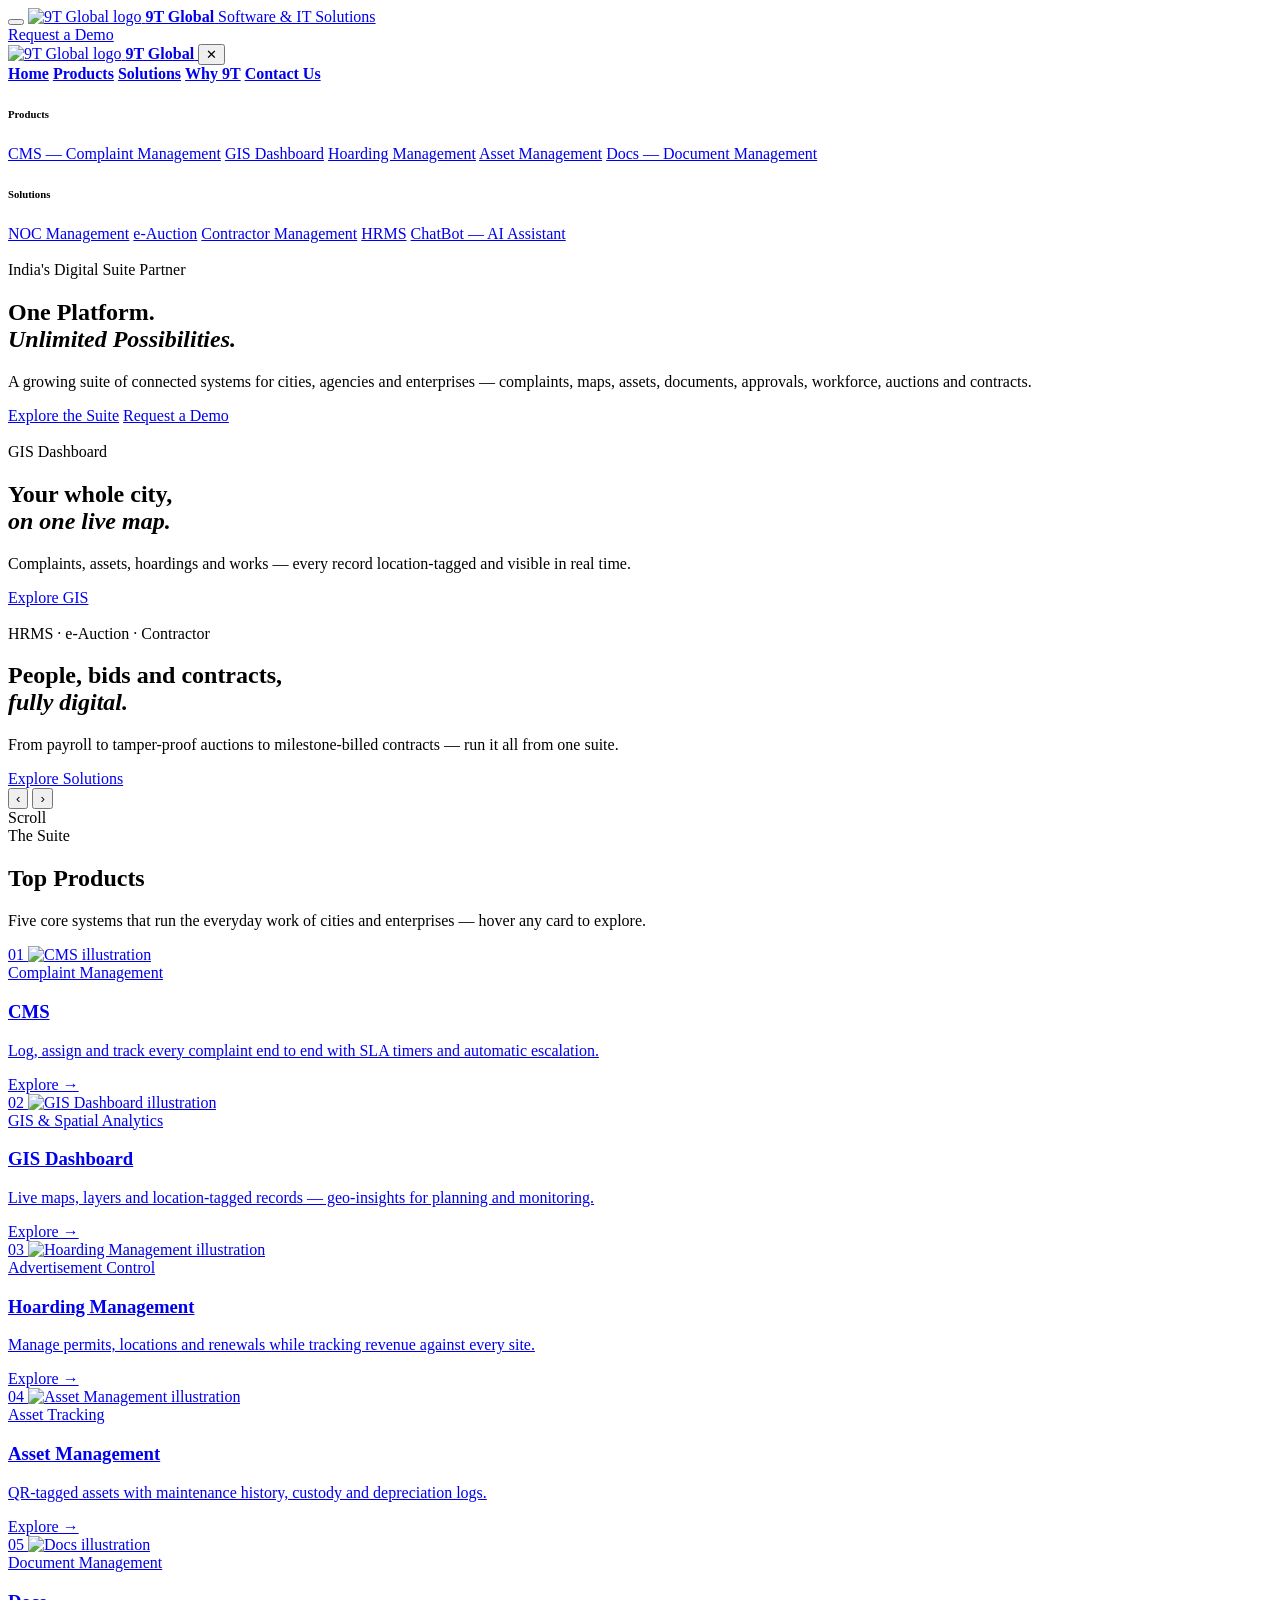
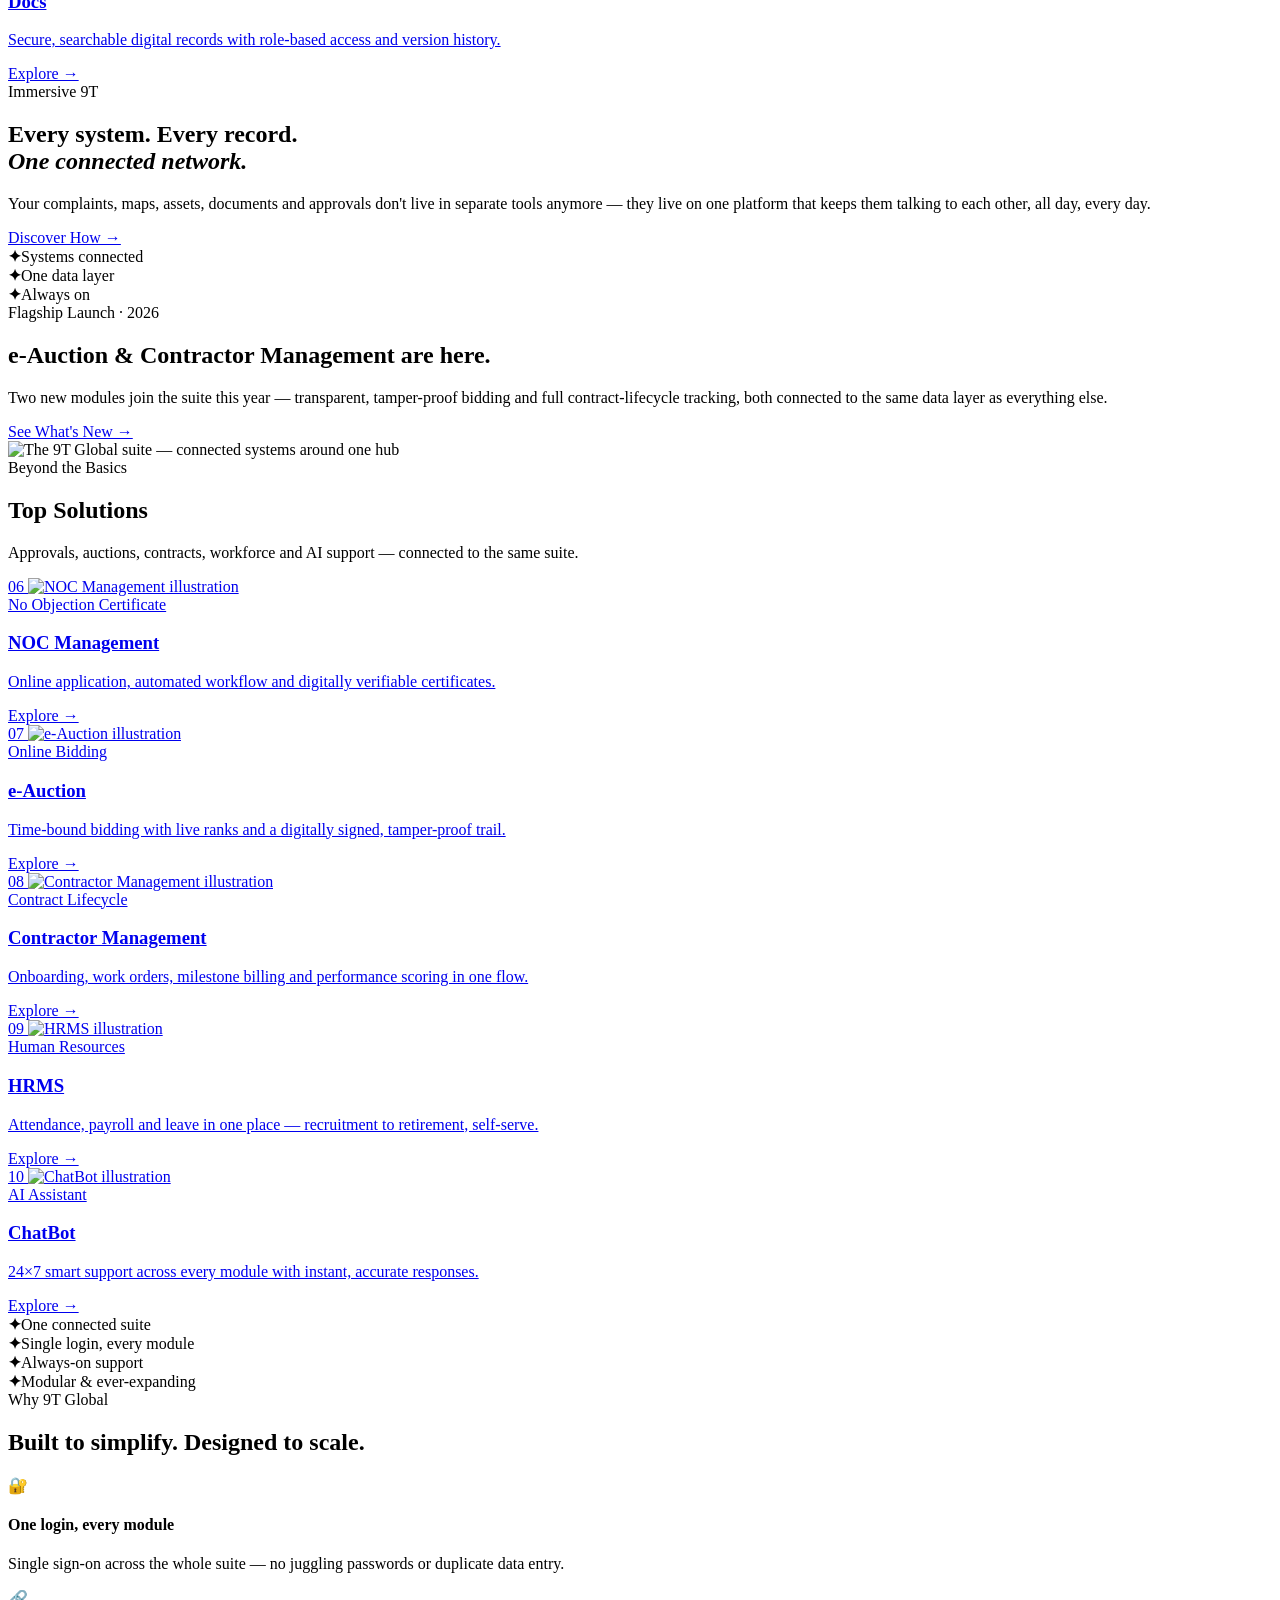
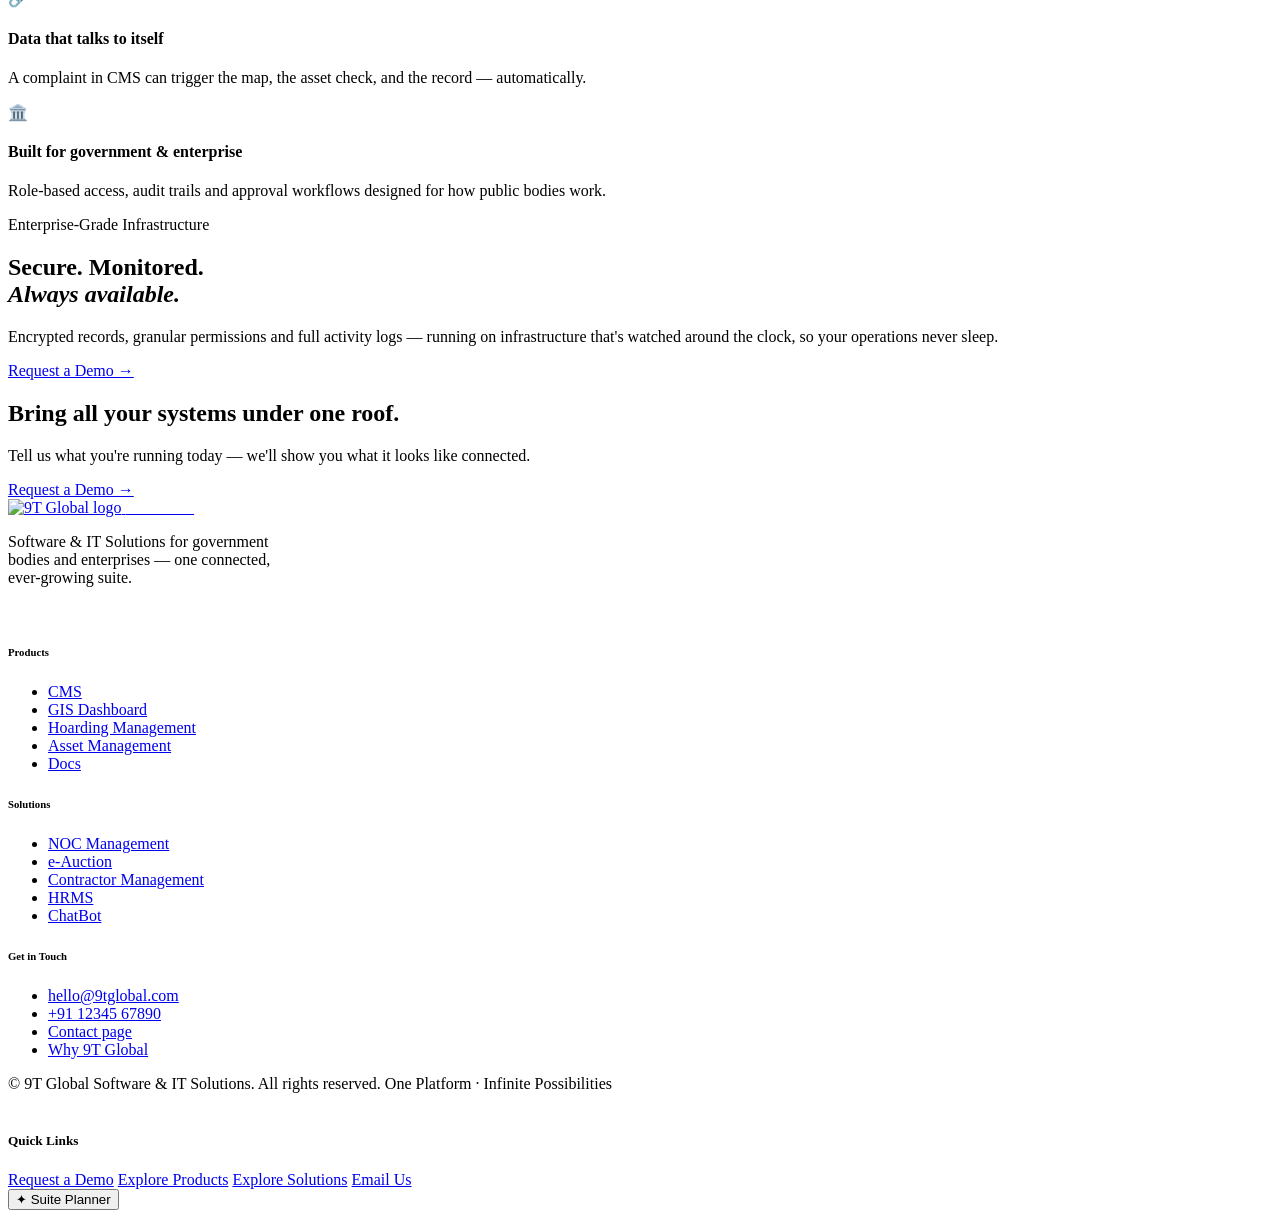
==== index.html @ 13809cb9 "Add files via upload" ====
<!DOCTYPE html>
<html lang="en">
<head>
<meta charset="UTF-8">
<meta name="viewport" content="width=device-width, initial-scale=1.0">
<title>9T Global — Software &amp; IT Solutions | One Platform. Unlimited Possibilities.</title>
<meta name="description" content="9T Global: ten enterprise systems — CMS, GIS, Hoarding, Asset, Docs, NOC, ChatBot, HRMS, e-Auction and Contractor Management — on one connected suite.">
<link rel="preconnect" href="https://fonts.googleapis.com">
<link rel="preconnect" href="https://fonts.gstatic.com" crossorigin>
<link href="https://fonts.googleapis.com/css2?family=Poppins:wght@400;500;600;700;800&family=Inter:wght@400;500;600;700&family=JetBrains+Mono:wght@400;500;600&display=swap" rel="stylesheet">
<link rel="icon" type="image/png" href="assets/logo.png">
<link rel="stylesheet" href="css/style.css">
</head>
<body>

<!-- ============ TRANSPARENT HEADER ============ -->
<header class="site-header" id="siteHeader">
  <div class="wrap header-row">
    <div class="header-left">
      <button class="hamburger" id="hamburger" aria-label="Open menu">
        <span></span><span></span><span></span>
      </button>
      <a href="index.html" class="logo">
        <img src="assets/logo.png" alt="9T Global logo" class="logo-img">
        <span class="logo-text">
          <b>9T Global</b>
          <span>Software &amp; IT Solutions</span>
        </span>
      </a>
    </div>
    <div class="header-right">
      <a href="contact.html" class="btn btn-orange">Request a Demo</a>
    </div>
  </div>
</header>

<!-- ============ DRAWER MENU ============ -->
<div class="drawer-overlay" id="drawerOverlay"></div>
<aside class="drawer" id="drawer" aria-label="Main menu">
  <div class="drawer-head">
    <a href="index.html" class="logo">
      <img src="assets/logo.png" alt="9T Global logo" class="logo-img" style="width:36px;height:36px;">
      <span class="logo-text"><b>9T Global</b></span>
    </a>
    <button class="drawer-close" id="drawerClose" aria-label="Close menu">✕</button>
  </div>

  <div class="drawer-tiles">
    <a href="index.html" class="dtile"><img src="assets/tile-home.svg" alt=""><b>Home</b></a>
    <a href="products.html" class="dtile"><img src="assets/tile-products.svg" alt=""><b>Products</b></a>
    <a href="solutions.html" class="dtile"><img src="assets/tile-solutions.svg" alt=""><b>Solutions</b></a>
    <a href="about.html" class="dtile"><img src="assets/tile-why.svg" alt=""><b>Why 9T</b></a>
    <a href="contact.html" class="dtile" style="grid-column:1 / -1;"><img src="assets/tile-contact.svg" alt=""><b>Contact Us</b></a>
  </div>

  <div class="drawer-links">
    <h6>Products</h6>
    <a href="cms.html">CMS — Complaint Management</a>
    <a href="gis.html">GIS Dashboard</a>
    <a href="hoarding.html">Hoarding Management</a>
    <a href="asset.html">Asset Management</a>
    <a href="docs.html">Docs — Document Management</a>
    <h6>Solutions</h6>
    <a href="noc.html">NOC Management</a>
    <a href="auction.html">e-Auction</a>
    <a href="contractor.html">Contractor Management</a>
    <a href="hrms.html">HRMS</a>
    <a href="chatbot.html">ChatBot — AI Assistant</a>
  </div>
</aside>

<!-- ============ FULL-SCREEN HERO ============ -->
<section class="hero-slider" aria-label="Highlights">
  <div class="slide active">
    <img class="slide-bg" src="assets/slide1.svg" alt="">
    <div class="slide-caption">
      <span class="tag">India's Digital Suite Partner</span>
      <h1>One Platform.<br><em>Unlimited Possibilities.</em></h1>
      <p>A growing suite of connected systems for cities, agencies and enterprises — complaints, maps, assets, documents, approvals, workforce, auctions and contracts.</p>
      <div class="slide-actions">
        <a href="products.html" class="btn btn-orange">Explore the Suite</a>
        <a href="contact.html" class="btn btn-white-outline">Request a Demo</a>
      </div>
    </div>
  </div>
  <div class="slide">
    <img class="slide-bg" src="assets/slide2.svg" alt="">
    <div class="slide-caption">
      <span class="tag">GIS Dashboard</span>
      <h2>Your whole city,<br><em>on one live map.</em></h2>
      <p>Complaints, assets, hoardings and works — every record location-tagged and visible in real time.</p>
      <div class="slide-actions">
        <a href="gis.html" class="btn btn-orange">Explore GIS</a>
      </div>
    </div>
  </div>
  <div class="slide">
    <img class="slide-bg" src="assets/slide3.svg" alt="">
    <div class="slide-caption">
      <span class="tag">HRMS · e-Auction · Contractor</span>
      <h2>People, bids and contracts,<br><em>fully digital.</em></h2>
      <p>From payroll to tamper-proof auctions to milestone-billed contracts — run it all from one suite.</p>
      <div class="slide-actions">
        <a href="solutions.html" class="btn btn-orange">Explore Solutions</a>
      </div>
    </div>
  </div>
  <button class="slider-arrow prev" aria-label="Previous slide">‹</button>
  <button class="slider-arrow next" aria-label="Next slide">›</button>
  <div class="slider-dots"></div>
  <div class="scroll-hint">Scroll</div>
</section>


<!-- ============ TOP PRODUCTS (destination-style) ============ -->
<section class="section">
  <div class="wrap">
    <div class="section-title">
      <span class="eyebrow">The Suite</span>
      <h2>Top Products</h2>
      <p>Five core systems that run the everyday work of cities and enterprises — hover any card to explore.</p>
    </div>
    <div class="dest-grid">
      
      <a class="dest-card" id="cms" href="cms.html">
        <span class="dest-badge">01</span>
        <img src="assets/cms.svg" alt="CMS illustration">
        <div class="dest-info">
          <span class="cat">Complaint Management</span>
          <h3>CMS</h3>
          <p>Log, assign and track every complaint end to end with SLA timers and automatic escalation.</p>
          <span class="explore">Explore →</span>
        </div>
      </a>
      <a class="dest-card" id="gis" href="gis.html">
        <span class="dest-badge">02</span>
        <img src="assets/gis.svg" alt="GIS Dashboard illustration">
        <div class="dest-info">
          <span class="cat">GIS &amp; Spatial Analytics</span>
          <h3>GIS Dashboard</h3>
          <p>Live maps, layers and location-tagged records — geo-insights for planning and monitoring.</p>
          <span class="explore">Explore →</span>
        </div>
      </a>
      <a class="dest-card" id="hoarding" href="hoarding.html">
        <span class="dest-badge">03</span>
        <img src="assets/hoarding.svg" alt="Hoarding Management illustration">
        <div class="dest-info">
          <span class="cat">Advertisement Control</span>
          <h3>Hoarding Management</h3>
          <p>Manage permits, locations and renewals while tracking revenue against every site.</p>
          <span class="explore">Explore →</span>
        </div>
      </a>
      <a class="dest-card" id="asset" href="asset.html">
        <span class="dest-badge">04</span>
        <img src="assets/asset.svg" alt="Asset Management illustration">
        <div class="dest-info">
          <span class="cat">Asset Tracking</span>
          <h3>Asset Management</h3>
          <p>QR-tagged assets with maintenance history, custody and depreciation logs.</p>
          <span class="explore">Explore →</span>
        </div>
      </a>
      <a class="dest-card" id="docs" href="docs.html">
        <span class="dest-badge">05</span>
        <img src="assets/docs.svg" alt="Docs illustration">
        <div class="dest-info">
          <span class="cat">Document Management</span>
          <h3>Docs</h3>
          <p>Secure, searchable digital records with role-based access and version history.</p>
          <span class="explore">Explore →</span>
        </div>
      </a>
    </div>
  </div>
</section>

<!-- ============ IMMERSIVE BAND 1: NETWORK ============ -->
<section class="immersive" style="background-image:url('assets/bg-network.svg');">
  <div class="immersive-inner">
    <span class="eyebrow">Immersive 9T</span>
    <h2>Every system. Every record.<br><em>One connected network.</em></h2>
    <p>Your complaints, maps, assets, documents and approvals don't live in separate tools anymore — they live on one platform that keeps them talking to each other, all day, every day.</p>
    <a href="about.html" class="btn btn-orange">Discover How →</a>
    <div class="immersive-stats">
      <div><b>✦</b><span>Systems connected</span></div>
      <div><b>✦</b><span>One data layer</span></div>
      <div><b>✦</b><span>Always on</span></div>
    </div>
  </div>
</section>

<!-- ============ PROMO BAND (event-banner style) ============ -->
<section class="promo-band">
  <div class="wrap promo-inner">
    <div>
      <span class="eyebrow">Flagship Launch · 2026</span>
      <h2>e-Auction &amp; Contractor Management are here.</h2>
      <p>Two new modules join the suite this year — transparent, tamper-proof bidding and full contract-lifecycle tracking, both connected to the same data layer as everything else.</p>
      <a href="solutions.html" class="btn btn-orange">See What's New →</a>
    </div>
    <div class="promo-visual">
      <img src="assets/hero-banner.svg" alt="The 9T Global suite — connected systems around one hub">
    </div>
  </div>
</section>

<!-- ============ TOP SOLUTIONS ============ -->
<section class="section tint">
  <div class="wrap">
    <div class="section-title">
      <span class="eyebrow">Beyond the Basics</span>
      <h2>Top Solutions</h2>
      <p>Approvals, auctions, contracts, workforce and AI support — connected to the same suite.</p>
    </div>
    <div class="dest-grid">
      
      <a class="dest-card" id="noc" href="noc.html">
        <span class="dest-badge">06</span>
        <img src="assets/noc.svg" alt="NOC Management illustration">
        <div class="dest-info">
          <span class="cat">No Objection Certificate</span>
          <h3>NOC Management</h3>
          <p>Online application, automated workflow and digitally verifiable certificates.</p>
          <span class="explore">Explore →</span>
        </div>
      </a>
      <a class="dest-card" id="auction" href="auction.html">
        <span class="dest-badge">07</span>
        <img src="assets/auction.svg" alt="e-Auction illustration">
        <div class="dest-info">
          <span class="cat">Online Bidding</span>
          <h3>e-Auction</h3>
          <p>Time-bound bidding with live ranks and a digitally signed, tamper-proof trail.</p>
          <span class="explore">Explore →</span>
        </div>
      </a>
      <a class="dest-card" id="contractor" href="contractor.html">
        <span class="dest-badge">08</span>
        <img src="assets/contractor.svg" alt="Contractor Management illustration">
        <div class="dest-info">
          <span class="cat">Contract Lifecycle</span>
          <h3>Contractor Management</h3>
          <p>Onboarding, work orders, milestone billing and performance scoring in one flow.</p>
          <span class="explore">Explore →</span>
        </div>
      </a>
      <a class="dest-card" id="hrms" href="hrms.html">
        <span class="dest-badge">09</span>
        <img src="assets/hrms.svg" alt="HRMS illustration">
        <div class="dest-info">
          <span class="cat">Human Resources</span>
          <h3>HRMS</h3>
          <p>Attendance, payroll and leave in one place — recruitment to retirement, self-serve.</p>
          <span class="explore">Explore →</span>
        </div>
      </a>
      <a class="dest-card" id="chatbot" href="chatbot.html">
        <span class="dest-badge">10</span>
        <img src="assets/chatbot.svg" alt="ChatBot illustration">
        <div class="dest-info">
          <span class="cat">AI Assistant</span>
          <h3>ChatBot</h3>
          <p>24×7 smart support across every module with instant, accurate responses.</p>
          <span class="explore">Explore →</span>
        </div>
      </a>
    </div>
  </div>
</section>

<!-- ============ STATS ============ -->
<div class="stats-strip">
  <div class="wrap">
    <div><b>✦</b><span>One connected suite</span></div>
    <div><b>✦</b><span>Single login, every module</span></div>
    <div><b>✦</b><span>Always-on support</span></div>
    <div><b>✦</b><span>Modular &amp; ever-expanding</span></div>
  </div>
</div>

<!-- ============ WHY ============ -->
<section class="section">
  <div class="wrap">
    <div class="section-title">
      <span class="eyebrow">Why 9T Global</span>
      <h2>Built to simplify. Designed to scale.</h2>
    </div>
    <div class="why-grid">
      <div class="why-card"><div class="ico">🔐</div><h4>One login, every module</h4><p>Single sign-on across the whole suite — no juggling passwords or duplicate data entry.</p></div>
      <div class="why-card"><div class="ico">🔗</div><h4>Data that talks to itself</h4><p>A complaint in CMS can trigger the map, the asset check, and the record — automatically.</p></div>
      <div class="why-card"><div class="ico">🏛️</div><h4>Built for government &amp; enterprise</h4><p>Role-based access, audit trails and approval workflows designed for how public bodies work.</p></div>
    </div>
  </div>
</section>

<!-- ============ IMMERSIVE BAND 2: SERVER ROOM ============ -->
<section class="immersive" style="background-image:url('assets/bg-server.svg');">
  <div class="immersive-inner">
    <span class="eyebrow">Enterprise-Grade Infrastructure</span>
    <h2>Secure. Monitored.<br><em>Always available.</em></h2>
    <p>Encrypted records, granular permissions and full activity logs — running on infrastructure that's watched around the clock, so your operations never sleep.</p>
    <a href="contact.html" class="btn btn-orange">Request a Demo →</a>
  </div>
</section>

<!-- ============ CTA ============ -->
<section class="section tint">
  <div class="wrap">
    <div class="cta-banner">
      <div>
        <h2>Bring all your systems under one roof.</h2>
        <p>Tell us what you're running today — we'll show you what it looks like connected.</p>
      </div>
      <a href="contact.html" class="btn btn-orange">Request a Demo →</a>
    </div>
  </div>
</section>

<!-- ============ FOOTER ============ -->
<footer>
  <div class="wrap">
    <div class="footer-top">
      <div>
        <a href="index.html" class="logo" style="margin-bottom:16px;">
          <img src="assets/logo.png" alt="9T Global logo" class="logo-img" style="width:38px;height:38px;">
          <span class="logo-text"><b style="color:#fff;">9T Global</b></span>
        </a>
        <p style="max-width:280px;">Software &amp; IT Solutions for government bodies and enterprises — one connected, ever-growing suite.</p>
        <div class="social-row">
          <a href="#" aria-label="Facebook"><img src="assets/ic-facebook.svg" alt=""></a>
          <a href="#" aria-label="X (Twitter)"><img src="assets/ic-x.svg" alt=""></a>
          <a href="#" aria-label="LinkedIn"><img src="assets/ic-linkedin.svg" alt=""></a>
          <a href="#" aria-label="YouTube"><img src="assets/ic-youtube.svg" alt=""></a>
        </div>
      </div>
      <div>
        <h6>Products</h6>
        <ul>
          <li><a href="cms.html">CMS</a></li>
          <li><a href="gis.html">GIS Dashboard</a></li>
          <li><a href="hoarding.html">Hoarding Management</a></li>
          <li><a href="asset.html">Asset Management</a></li>
          <li><a href="docs.html">Docs</a></li>
        </ul>
      </div>
      <div>
        <h6>Solutions</h6>
        <ul>
          <li><a href="noc.html">NOC Management</a></li>
          <li><a href="auction.html">e-Auction</a></li>
          <li><a href="contractor.html">Contractor Management</a></li>
          <li><a href="hrms.html">HRMS</a></li>
          <li><a href="chatbot.html">ChatBot</a></li>
        </ul>
      </div>
      <div>
        <h6>Get in Touch</h6>
        <ul>
          <li><a href="mailto:hello@9tglobal.com">hello@9tglobal.com</a></li>
          <li><a href="tel:+911234567890">+91 12345 67890</a></li>
          <li><a href="contact.html">Contact page</a></li>
          <li><a href="about.html">Why 9T Global</a></li>
        </ul>
      </div>
    </div>
    <div class="footer-bottom">
      <span>© <span class="js-year"></span> 9T Global Software &amp; IT Solutions. All rights reserved.</span>
      <span>One Platform · Infinite Possibilities</span>
    </div>
  </div>
</footer>

<!-- ============ FLOATING ============ -->
<div class="float-social" aria-label="Social links">
  <a href="#" aria-label="Facebook"><img src="assets/ic-facebook.svg" alt=""></a>
  <a href="#" aria-label="X (Twitter)"><img src="assets/ic-x.svg" alt=""></a>
  <a href="#" aria-label="LinkedIn"><img src="assets/ic-linkedin.svg" alt=""></a>
  <a href="#" aria-label="YouTube"><img src="assets/ic-youtube.svg" alt=""></a>
</div>

<div class="floating-panel" id="floatPanel">
  <h5>Quick Links</h5>
  <a href="contact.html">Request a Demo</a>
  <a href="products.html">Explore Products</a>
  <a href="solutions.html">Explore Solutions</a>
  <a href="mailto:hello@9tglobal.com">Email Us</a>
</div>
<div class="floating-cta">
  <button class="fab" id="fabBtn">✦ Suite Planner</button>
</div>

<script src="js/main.js"></script>
</body>
</html>
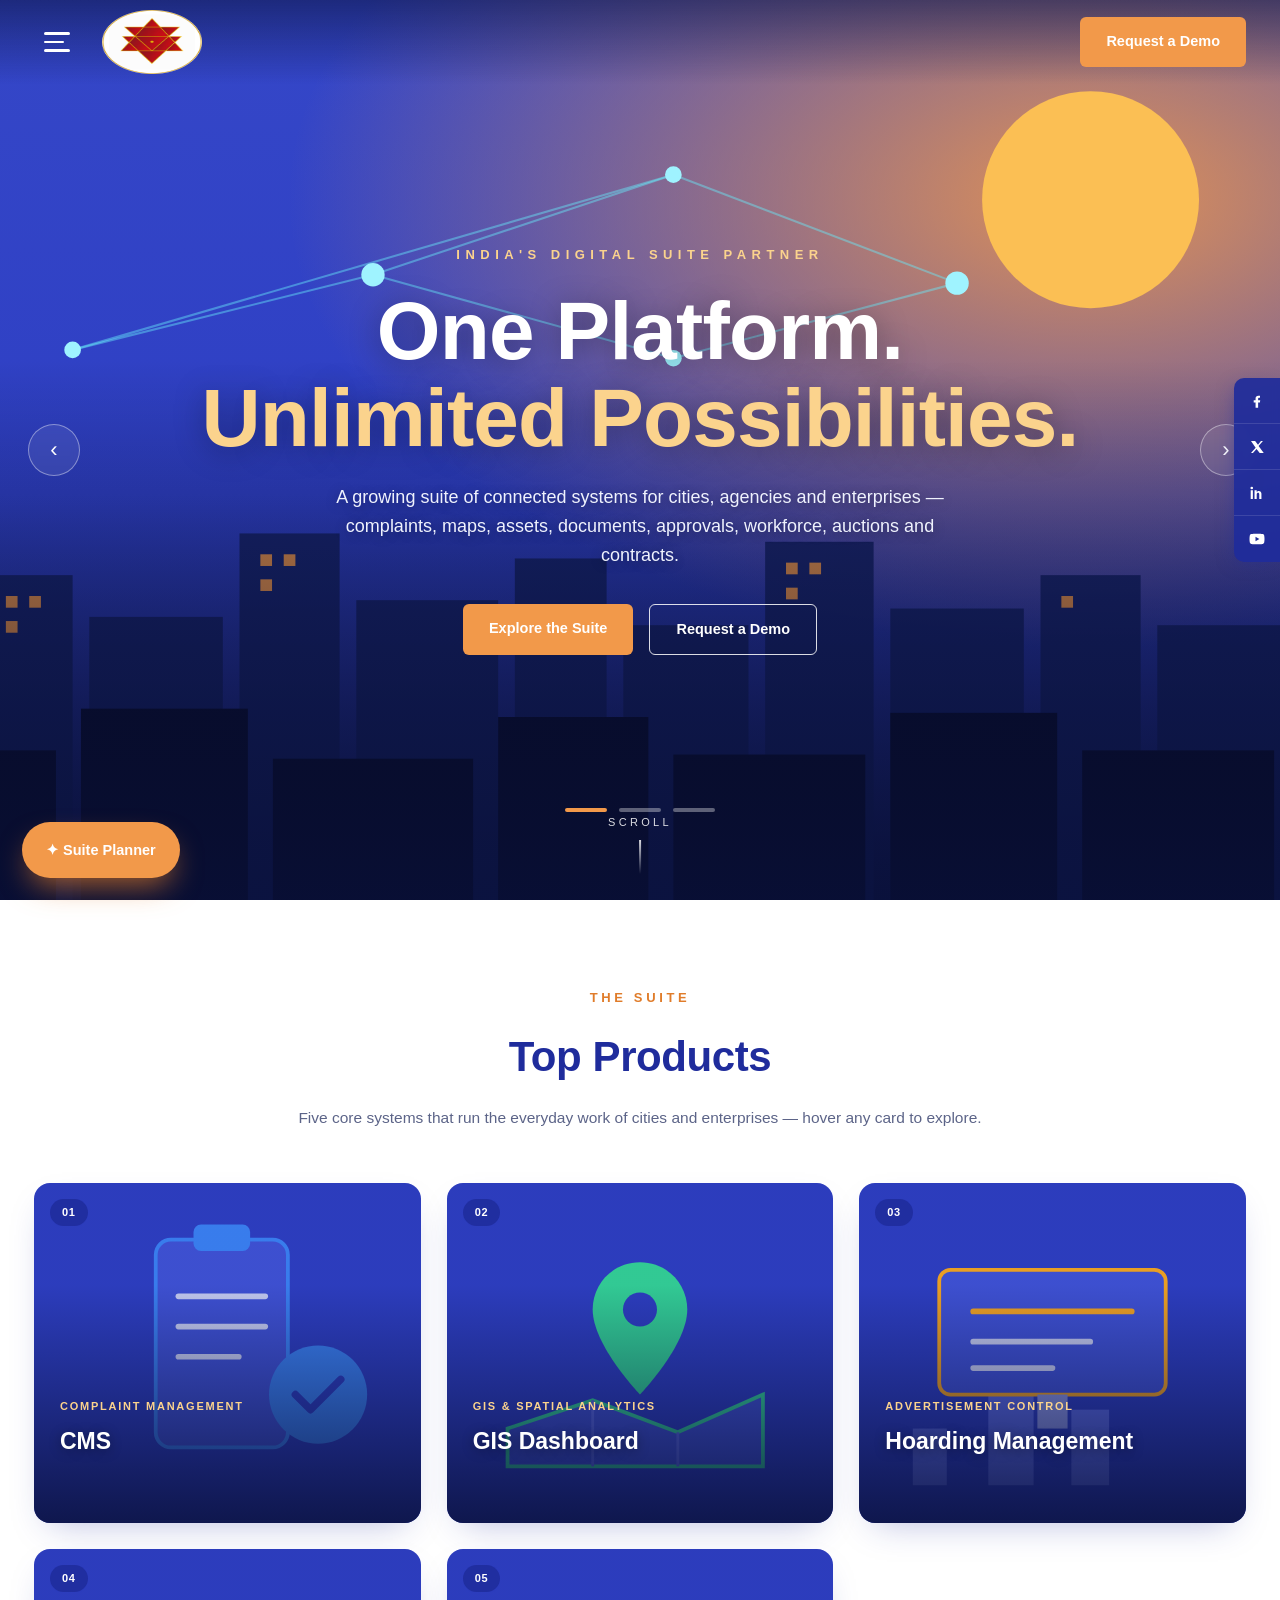
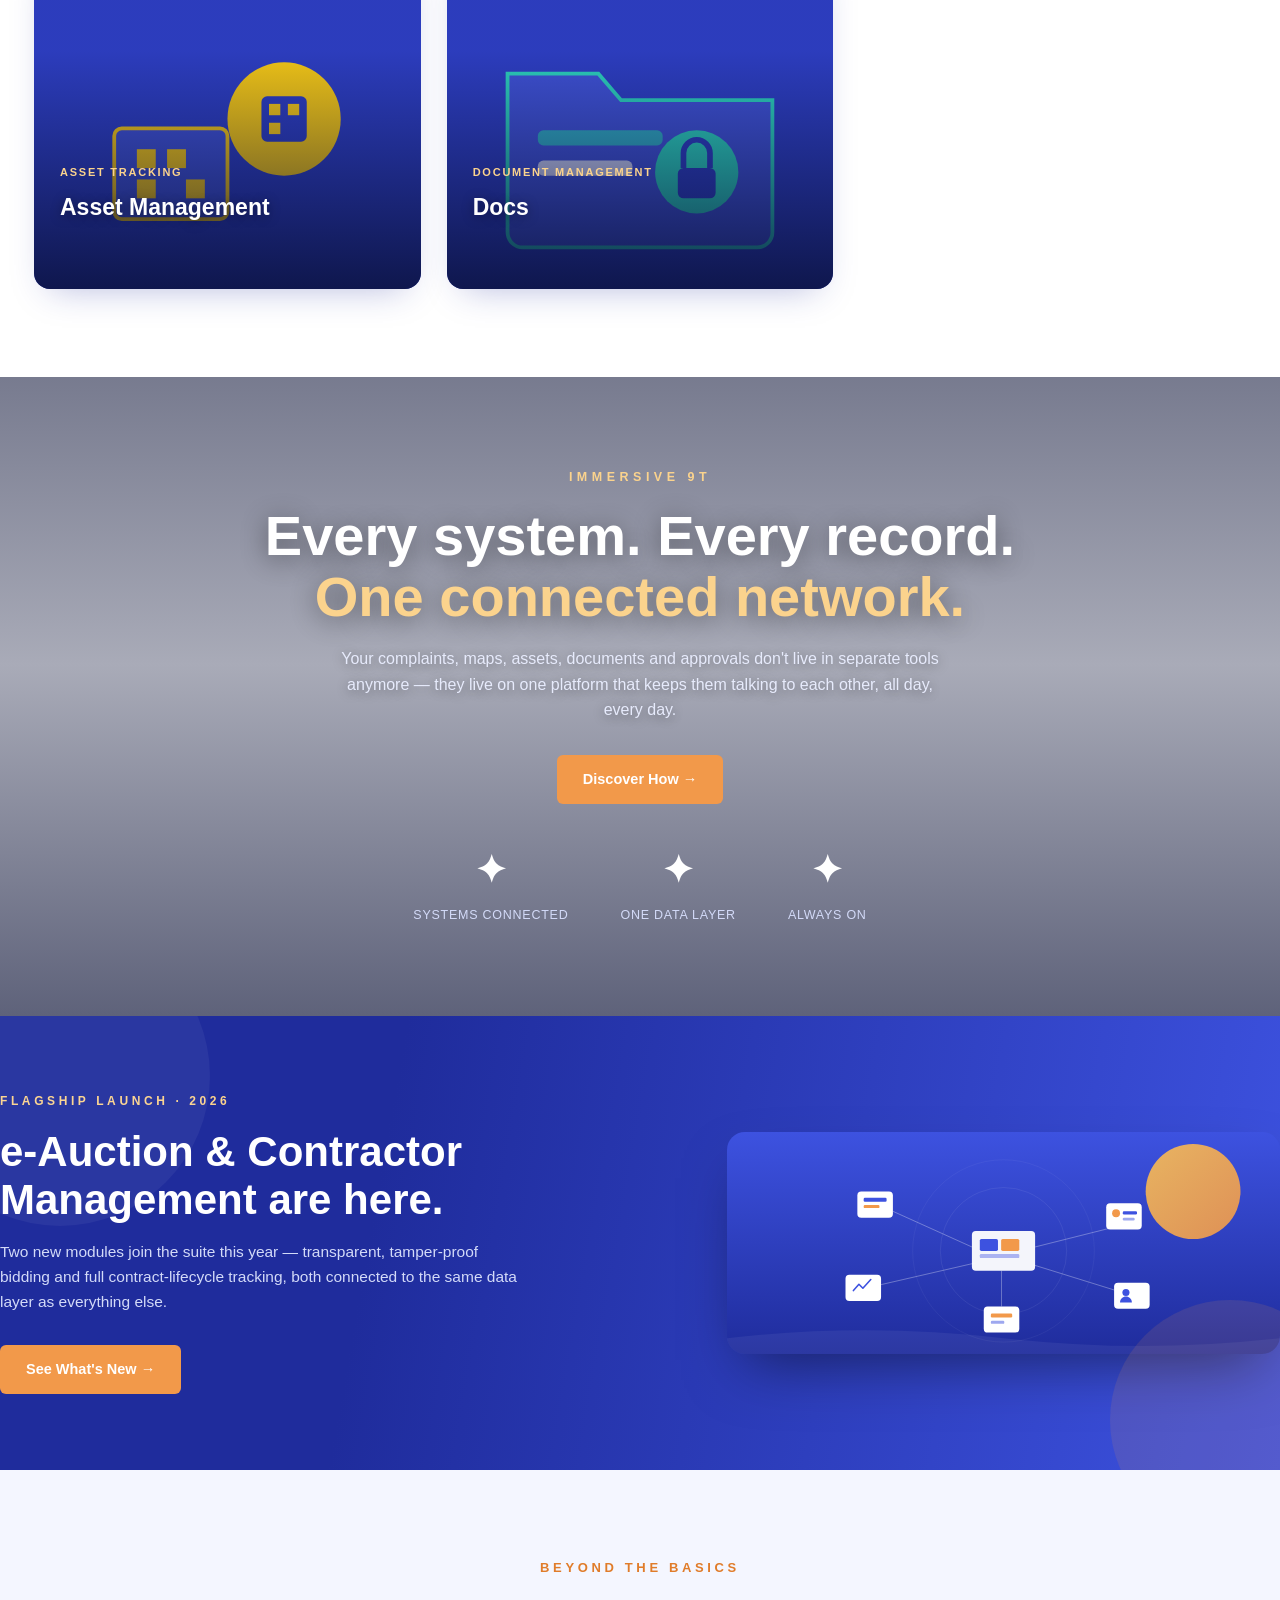
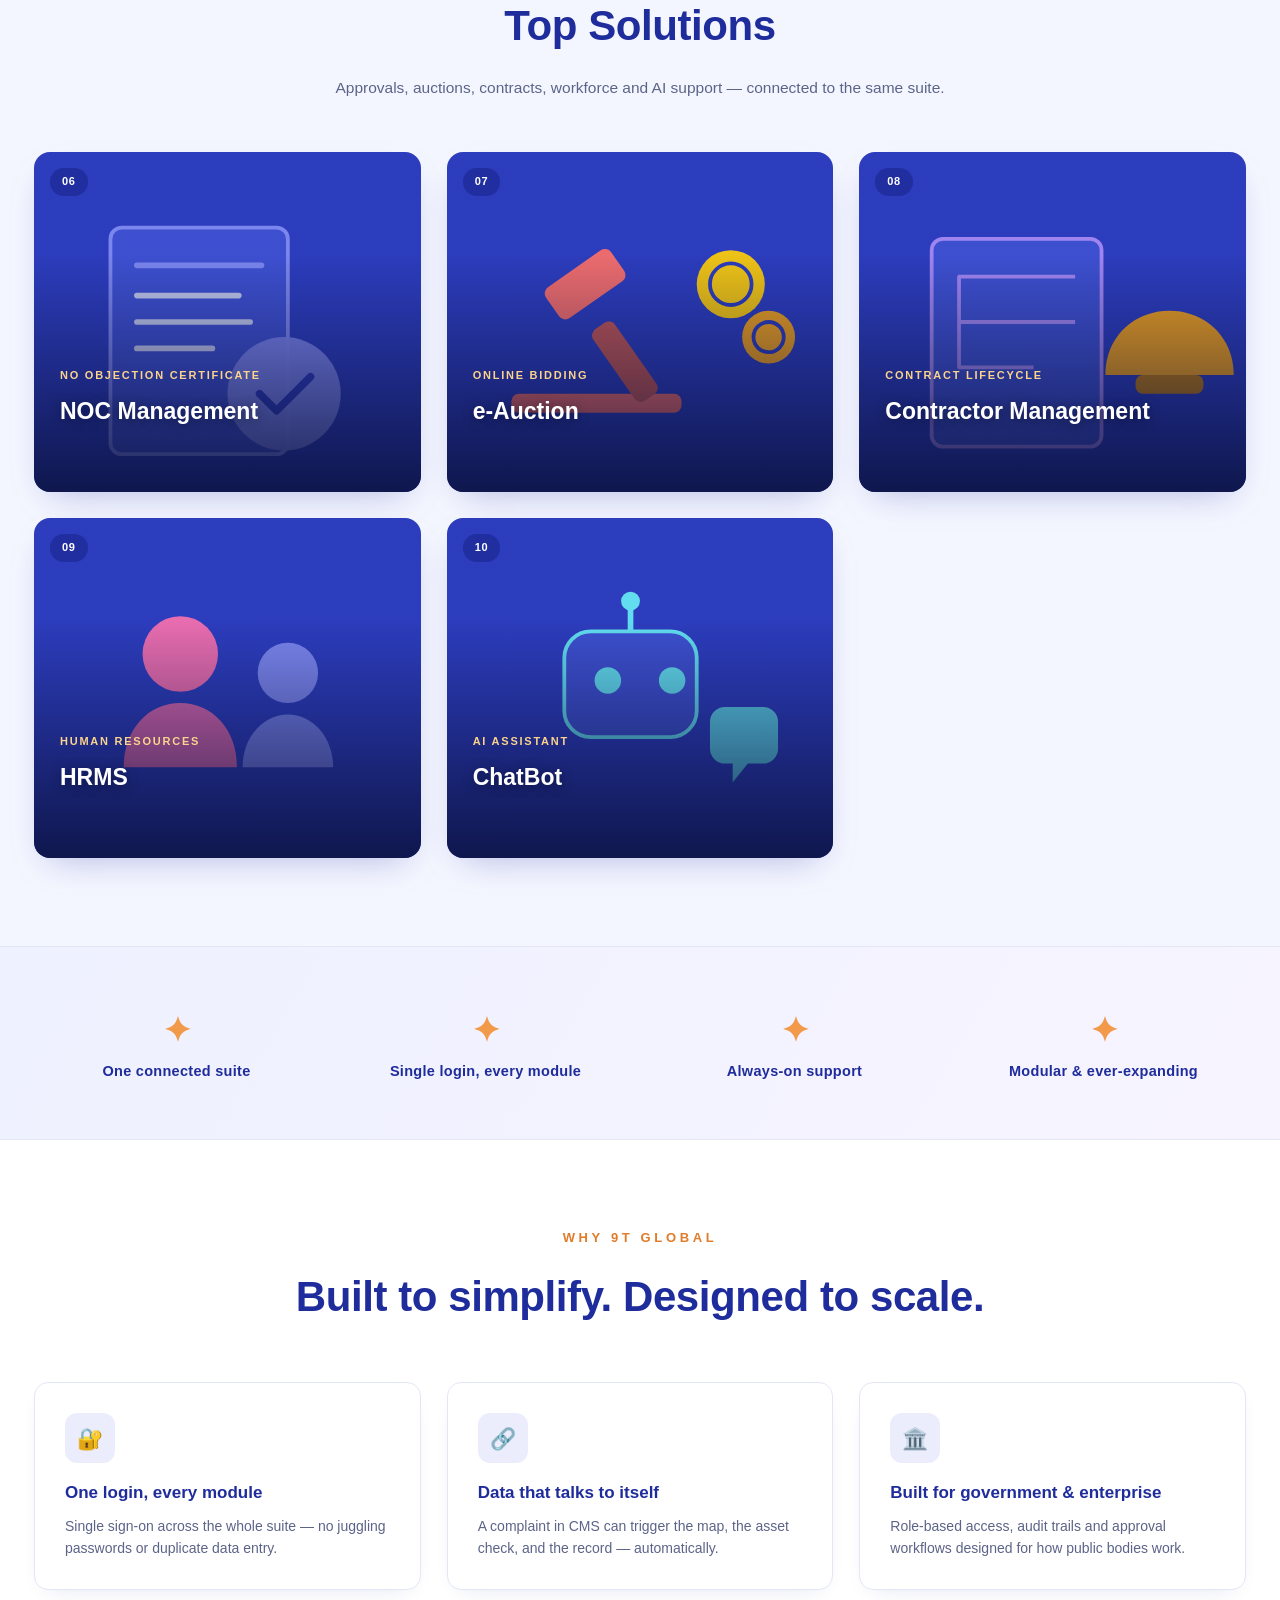
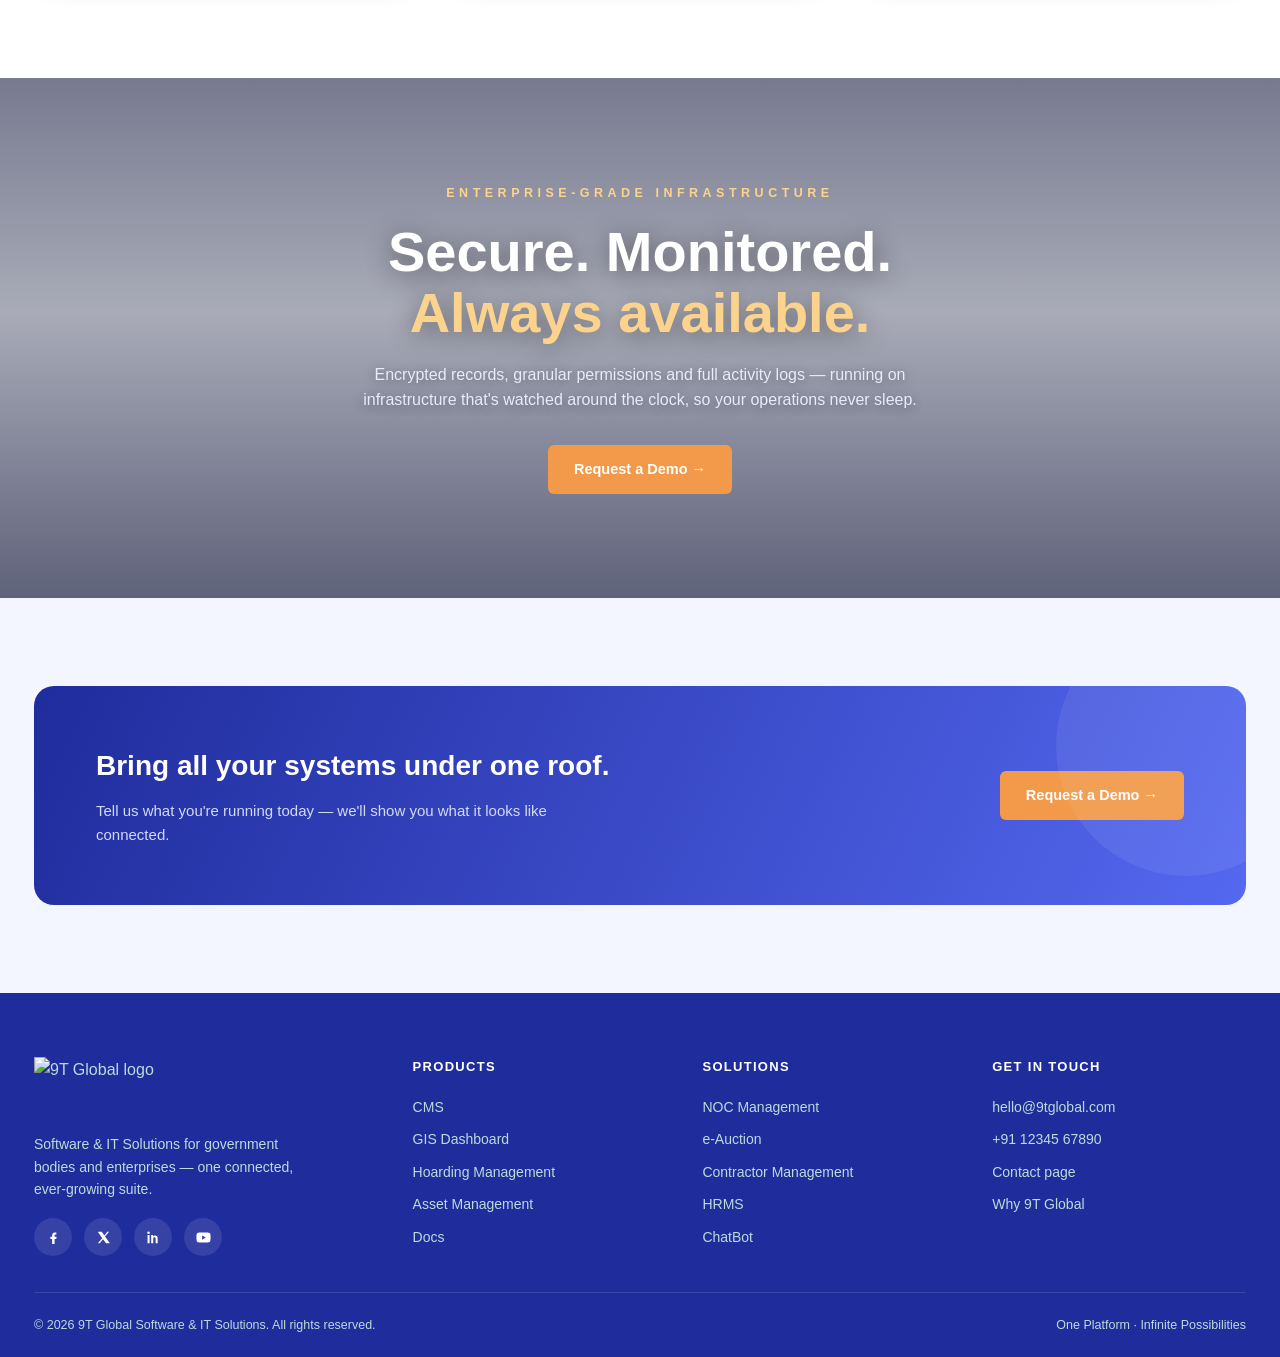
==== commit f49a684a: "Add files via upload" ====
--- a/index.html
+++ b/index.html
@@ -21,11 +21,7 @@
         <span></span><span></span><span></span>
       </button>
       <a href="index.html" class="logo">
-        <img src="assets/logo.png" alt="9T Global logo" class="logo-img">
-        <span class="logo-text">
-          <b>9T Global</b>
-          <span>Software &amp; IT Solutions</span>
-        </span>
+        <img src="assets/logo.png" alt="9T Global — Connecting Possibilities" style="height:64px;width:100px;display:block;">
       </a>
     </div>
     <div class="header-right">
@@ -39,8 +35,7 @@
 <aside class="drawer" id="drawer" aria-label="Main menu">
   <div class="drawer-head">
     <a href="index.html" class="logo">
-      <img src="assets/logo.png" alt="9T Global logo" class="logo-img" style="width:36px;height:36px;">
-      <span class="logo-text"><b>9T Global</b></span>
+      <img src="assets/logo.png" alt="9T Global logo" style="height:50px;width:100px;;display:block;">
     </a>
     <button class="drawer-close" id="drawerClose" aria-label="Close menu">✕</button>
   </div>
@@ -124,7 +119,7 @@
       
       <a class="dest-card" id="cms" href="cms.html">
         <span class="dest-badge">01</span>
-        <img src="assets/cms.svg" alt="CMS illustration">
+        <img src="[data-uri]" alt="CMS illustration">
         <div class="dest-info">
           <span class="cat">Complaint Management</span>
           <h3>CMS</h3>
@@ -134,7 +129,7 @@
       </a>
       <a class="dest-card" id="gis" href="gis.html">
         <span class="dest-badge">02</span>
-        <img src="assets/gis.svg" alt="GIS Dashboard illustration">
+        <img src="[data-uri]" alt="GIS Dashboard illustration">
         <div class="dest-info">
           <span class="cat">GIS &amp; Spatial Analytics</span>
           <h3>GIS Dashboard</h3>
@@ -144,7 +139,7 @@
       </a>
       <a class="dest-card" id="hoarding" href="hoarding.html">
         <span class="dest-badge">03</span>
-        <img src="assets/hoarding.svg" alt="Hoarding Management illustration">
+        <img src="[data-uri]" alt="Hoarding Management illustration">
         <div class="dest-info">
           <span class="cat">Advertisement Control</span>
           <h3>Hoarding Management</h3>
@@ -154,7 +149,7 @@
       </a>
       <a class="dest-card" id="asset" href="asset.html">
         <span class="dest-badge">04</span>
-        <img src="assets/asset.svg" alt="Asset Management illustration">
+        <img src="[data-uri]" alt="Asset Management illustration">
         <div class="dest-info">
           <span class="cat">Asset Tracking</span>
           <h3>Asset Management</h3>
@@ -164,7 +159,7 @@
       </a>
       <a class="dest-card" id="docs" href="docs.html">
         <span class="dest-badge">05</span>
-        <img src="assets/docs.svg" alt="Docs illustration">
+        <img src="[data-uri]" alt="Docs illustration">
         <div class="dest-info">
           <span class="cat">Document Management</span>
           <h3>Docs</h3>
@@ -218,7 +213,7 @@
       
       <a class="dest-card" id="noc" href="noc.html">
         <span class="dest-badge">06</span>
-        <img src="assets/noc.svg" alt="NOC Management illustration">
+        <img src="[data-uri]" alt="NOC Management illustration">
         <div class="dest-info">
           <span class="cat">No Objection Certificate</span>
           <h3>NOC Management</h3>
@@ -228,7 +223,7 @@
       </a>
       <a class="dest-card" id="auction" href="auction.html">
         <span class="dest-badge">07</span>
-        <img src="assets/auction.svg" alt="e-Auction illustration">
+        <img src="[data-uri]" alt="e-Auction illustration">
         <div class="dest-info">
           <span class="cat">Online Bidding</span>
           <h3>e-Auction</h3>
@@ -238,7 +233,7 @@
       </a>
       <a class="dest-card" id="contractor" href="contractor.html">
         <span class="dest-badge">08</span>
-        <img src="assets/contractor.svg" alt="Contractor Management illustration">
+        <img src="[data-uri]" alt="Contractor Management illustration">
         <div class="dest-info">
           <span class="cat">Contract Lifecycle</span>
           <h3>Contractor Management</h3>
@@ -248,7 +243,7 @@
       </a>
       <a class="dest-card" id="hrms" href="hrms.html">
         <span class="dest-badge">09</span>
-        <img src="assets/hrms.svg" alt="HRMS illustration">
+        <img src="[data-uri]" alt="HRMS illustration">
         <div class="dest-info">
           <span class="cat">Human Resources</span>
           <h3>HRMS</h3>
@@ -258,7 +253,7 @@
       </a>
       <a class="dest-card" id="chatbot" href="chatbot.html">
         <span class="dest-badge">10</span>
-        <img src="assets/chatbot.svg" alt="ChatBot illustration">
+        <img src="[data-uri]" alt="ChatBot illustration">
         <div class="dest-info">
           <span class="cat">AI Assistant</span>
           <h3>ChatBot</h3>
@@ -324,8 +319,7 @@
     <div class="footer-top">
       <div>
         <a href="index.html" class="logo" style="margin-bottom:16px;">
-          <img src="assets/logo.png" alt="9T Global logo" class="logo-img" style="width:38px;height:38px;">
-          <span class="logo-text"><b style="color:#fff;">9T Global</b></span>
+          <img src="assets/logo-full-white.png" alt="9T Global logo" style="height:60px;width:auto;display:block;">
         </a>
         <p style="max-width:280px;">Software &amp; IT Solutions for government bodies and enterprises — one connected, ever-growing suite.</p>
         <div class="social-row">
@@ -393,4 +387,4 @@
 
 <script src="js/main.js"></script>
 </body>
-</html>
+</html>
--- a/css/style.css
+++ b/css/style.css
@@ -0,0 +1,593 @@
+:root{
+  --teal-900:#1F2C9C;
+  --teal-800:#2E3FC4;
+  --teal-700:#3D52E0;
+  --teal-600:#5468F0;
+  --orange-500:#F2994A;
+  --orange-600:#E07C2A;
+  --ink:#1A2140;
+  --muted:#5C6488;
+  --bg:#FFFFFF;
+  --line:#E3E7F5;
+  --display:'Poppins', sans-serif;
+  --body:'Inter', sans-serif;
+}
+*{margin:0;padding:0;box-sizing:border-box;}
+html{scroll-behavior:smooth;}
+body{font-family:var(--body);color:var(--ink);line-height:1.6;background:var(--bg);}
+a{text-decoration:none;color:inherit;}
+ul{list-style:none;}
+img{display:block;max-width:100%;}
+h1,h2,h3,h4,h5{font-family:var(--display);}
+.wrap{max-width:1320px;margin:0 auto;padding:0 34px;}
+@media(max-width:640px){.wrap{padding:0 18px;}}
+.btn{display:inline-block;border-radius:6px;font-weight:600;font-size:14.5px;padding:13px 26px;transition:all .2s;border:none;cursor:pointer;}
+.btn-orange{background:var(--orange-500);color:#fff;}
+.btn-orange:hover{background:var(--orange-600);}
+.btn-white-outline{border:1.5px solid rgba(255,255,255,0.85);color:#fff;background:transparent;}
+.btn-white-outline:hover{background:rgba(255,255,255,0.16);}
+.btn-teal{background:var(--teal-700);color:#fff;}
+.btn-teal:hover{background:var(--teal-800);}
+
+/* =============== TRANSPARENT FIXED HEADER =============== */
+header.site-header{
+  position:fixed;top:0;left:0;right:0;z-index:600;
+  transition:background .3s ease, box-shadow .3s ease;
+  background:linear-gradient(180deg, rgba(10,18,64,0.55), rgba(10,18,64,0));
+}
+header.site-header.scrolled{
+  background:var(--teal-900);
+  box-shadow:0 4px 18px rgba(0,0,0,0.25);
+}
+.header-row{display:flex;align-items:center;justify-content:space-between;height:84px;}
+.header-left{display:flex;align-items:center;gap:22px;}
+.hamburger{
+  width:46px;height:46px;border:none;background:transparent;cursor:pointer;
+  display:flex;flex-direction:column;justify-content:center;gap:6px;padding:10px;
+}
+.hamburger span{display:block;height:2.5px;background:#fff;border-radius:3px;transition:all .3s;}
+.hamburger span:nth-child(1){width:26px;}
+.hamburger span:nth-child(2){width:20px;}
+.hamburger span:nth-child(3){width:26px;}
+.hamburger:hover span{width:26px;}
+.logo{display:flex;align-items:center;gap:11px;}
+.logo svg{width:44px;height:44px;flex:none;}
+.logo .logo-img{width:46px;height:46px;flex:none;object-fit:contain;filter:drop-shadow(0 2px 6px rgba(8,14,51,0.35));}
+.logo-text b{display:block;font-family:var(--display);font-size:20px;color:#fff;font-weight:700;line-height:1.12;}
+.logo-text span{font-size:10.5px;color:rgba(255,255,255,0.75);letter-spacing:0.14em;text-transform:uppercase;}
+.header-right{display:flex;align-items:center;gap:20px;}
+.icon-btn{
+  width:42px;height:42px;border-radius:50%;border:none;cursor:pointer;
+  background:rgba(255,255,255,0.12);color:#fff;font-size:17px;
+  display:flex;align-items:center;justify-content:center;
+}
+.icon-btn:hover{background:rgba(255,255,255,0.24);}
+.signin{color:#fff;font-size:14px;font-weight:600;letter-spacing:0.02em;}
+.signin:hover{color:#FBD38D;}
+@media(max-width:700px){.signin{display:none;}.header-right .btn{padding:10px 16px;font-size:13px;}}
+
+/* =============== DRAWER MEGA MENU =============== */
+.drawer-overlay{
+  position:fixed;inset:0;background:rgba(8,14,51,0.6);backdrop-filter:blur(3px);
+  opacity:0;pointer-events:none;transition:opacity .3s;z-index:700;
+}
+.drawer-overlay.open{opacity:1;pointer-events:auto;}
+.drawer{
+  position:fixed;top:0;left:0;bottom:0;width:min(520px, 92vw);z-index:710;
+  background:var(--teal-900);
+  transform:translateX(-100%);transition:transform .38s cubic-bezier(.22,.8,.36,1);
+  overflow-y:auto;padding:26px 30px 44px;
+}
+.drawer.open{transform:translateX(0);}
+.drawer-head{display:flex;align-items:center;justify-content:space-between;margin-bottom:28px;}
+.drawer-head .logo-text b{font-size:18px;}
+.drawer-close{
+  width:42px;height:42px;border-radius:50%;border:none;cursor:pointer;
+  background:rgba(255,255,255,0.12);color:#fff;font-size:20px;line-height:1;
+}
+.drawer-close:hover{background:var(--orange-500);}
+.drawer-tiles{display:grid;grid-template-columns:1fr 1fr;gap:16px;}
+.dtile{
+  position:relative;border-radius:14px;overflow:hidden;height:130px;display:block;
+}
+.dtile img{width:100%;height:100%;object-fit:cover;transition:transform .35s;}
+.dtile:hover img{transform:scale(1.07);}
+.dtile b{
+  position:absolute;left:14px;bottom:12px;color:#fff;font-family:var(--display);
+  font-size:16px;font-weight:600;text-shadow:0 2px 10px rgba(0,0,0,0.55);z-index:2;
+}
+.dtile::after{
+  content:"";position:absolute;inset:0;
+  background:linear-gradient(180deg, transparent 40%, rgba(8,14,51,0.72));
+}
+.drawer-links{margin-top:30px;}
+.drawer-links h6{
+  color:var(--orange-500);font-size:12px;letter-spacing:0.12em;text-transform:uppercase;
+  margin:22px 0 10px;font-family:var(--display);
+}
+.drawer-links a{
+  display:block;color:#DAE0FA;font-size:14.5px;padding:8px 0;
+  border-bottom:1px solid rgba(255,255,255,0.08);
+}
+.drawer-links a:hover{color:#fff;padding-left:6px;transition:padding .15s;}
+
+/* =============== FULL-SCREEN HERO SLIDER =============== */
+.hero-slider{position:relative;height:100vh;min-height:560px;overflow:hidden;background:var(--teal-900);}
+.slide{position:absolute;inset:0;opacity:0;transition:opacity 1.1s ease;}
+.slide.active{opacity:1;z-index:1;}
+.slide img.slide-bg{
+  width:100%;height:100%;object-fit:cover;
+  transform:scale(1.06);transition:transform 7s linear;
+}
+.slide.active img.slide-bg{transform:scale(1);}
+.slide-caption{
+  position:absolute;inset:0;z-index:2;
+  display:flex;flex-direction:column;justify-content:center;align-items:center;text-align:center;
+  padding:0 6vw;
+}
+.slide-caption .tag{
+  color:#FBD38D;font-size:13px;letter-spacing:0.42em;text-transform:uppercase;
+  margin-bottom:22px;font-weight:600;
+}
+.slide-caption h1, .slide-caption h2{
+  color:#fff;font-size:clamp(38px,6.4vw,84px);font-weight:700;line-height:1.06;margin-bottom:22px;
+  text-shadow:0 4px 30px rgba(0,0,0,0.35);letter-spacing:-0.01em;max-width:1000px;
+}
+.slide-caption h1 em, .slide-caption h2 em{font-style:normal;color:#FBD38D;}
+.slide-caption p{
+  color:#EFF2FD;font-size:clamp(14px,1.5vw,18px);max-width:640px;margin-bottom:34px;
+  text-shadow:0 2px 12px rgba(0,0,0,0.35);
+}
+.slide-actions{display:flex;gap:16px;flex-wrap:wrap;justify-content:center;}
+.slider-dots{
+  position:absolute;bottom:88px;left:50%;transform:translateX(-50%);z-index:3;display:flex;gap:12px;
+}
+.slider-dots button{
+  width:42px;height:4px;border-radius:100px;border:none;cursor:pointer;
+  background:rgba(255,255,255,0.35);transition:background .3s;
+}
+.slider-dots button.active{background:var(--orange-500);}
+.slider-arrow{
+  position:absolute;top:50%;transform:translateY(-50%);z-index:3;
+  width:52px;height:52px;border-radius:50%;border:1px solid rgba(255,255,255,0.4);cursor:pointer;
+  background:rgba(255,255,255,0.08);color:#fff;font-size:22px;backdrop-filter:blur(4px);
+  transition:background .2s;
+}
+.slider-arrow:hover{background:rgba(255,255,255,0.25);}
+.slider-arrow.prev{left:28px;}
+.slider-arrow.next{right:28px;}
+@media(max-width:700px){.slider-arrow{display:none;}}
+.scroll-hint{
+  position:absolute;bottom:26px;left:50%;transform:translateX(-50%);z-index:3;
+  color:#fff;font-size:11px;letter-spacing:0.3em;text-transform:uppercase;opacity:0.85;
+  display:flex;flex-direction:column;align-items:center;gap:8px;
+}
+.scroll-hint::after{
+  content:"";width:1.5px;height:34px;background:linear-gradient(#fff, transparent);
+  animation:drip 1.8s infinite;
+}
+@keyframes drip{0%{transform:scaleY(0);transform-origin:top;}55%{transform:scaleY(1);transform-origin:top;}100%{transform:scaleY(1);opacity:0;}}
+
+/* =============== PAGE BANNER (inner pages) =============== */
+.page-banner{
+  position:relative;height:420px;overflow:hidden;background:var(--teal-800);
+  display:flex;align-items:flex-end;padding-bottom:52px;
+}
+.page-banner img{position:absolute;inset:0;width:100%;height:100%;object-fit:cover;}
+.page-banner::after{
+  content:"";position:absolute;inset:0;
+  background:linear-gradient(180deg, rgba(10,18,64,0.45), rgba(10,18,64,0.15) 40%, rgba(10,18,64,0.72));
+}
+.page-banner .wrap{position:relative;z-index:2;}
+.page-banner h1{color:#fff;font-size:clamp(32px,4.6vw,54px);font-weight:700;text-shadow:0 3px 18px rgba(0,0,0,0.4);}
+.breadcrumb{color:#D6DDF9;font-size:13.5px;margin-top:10px;}
+.breadcrumb a:hover{color:#fff;text-decoration:underline;}
+.breadcrumb span{color:var(--orange-500);margin:0 7px;}
+
+/* =============== SECTIONS =============== */
+.section{padding:88px 0;}
+.section.tint{background:#F4F6FF;}
+.section-title{text-align:center;max-width:700px;margin:0 auto 52px;}
+.section-title .eyebrow{
+  color:var(--orange-600);font-size:13px;font-weight:700;letter-spacing:0.28em;text-transform:uppercase;
+  display:block;margin-bottom:14px;
+}
+.section-title h2{font-size:clamp(26px,3.4vw,42px);color:var(--teal-900);font-weight:700;letter-spacing:-0.01em;}
+.section-title p{color:var(--muted);margin-top:16px;font-size:15.5px;}
+.section-title.left{text-align:left;margin-left:0;}
+
+/* =============== DESTINATION-STYLE IMAGE CARDS =============== */
+.dest-grid{display:grid;grid-template-columns:repeat(auto-fill,minmax(300px,1fr));gap:26px;}
+.dest-card{
+  position:relative;border-radius:16px;overflow:hidden;height:340px;display:block;
+  box-shadow:0 14px 34px -16px rgba(31,44,156,0.35);
+}
+.dest-card img{width:100%;height:100%;object-fit:cover;transition:transform .5s ease;}
+.dest-card:hover img{transform:scale(1.08);}
+.dest-card::after{
+  content:"";position:absolute;inset:0;
+  background:linear-gradient(180deg, rgba(8,14,51,0.05) 30%, rgba(8,14,51,0.82));
+  transition:background .3s;
+}
+.dest-card:hover::after{background:linear-gradient(180deg, rgba(8,14,51,0.15) 20%, rgba(8,14,51,0.88));}
+.dest-info{
+  position:absolute;left:0;right:0;bottom:0;z-index:2;padding:24px 26px;
+  transform:translateY(52px);transition:transform .35s ease;
+}
+.dest-card:hover .dest-info{transform:translateY(0);}
+.dest-info .cat{
+  color:#FBD38D;font-size:11px;font-weight:700;letter-spacing:0.16em;text-transform:uppercase;
+}
+.dest-info h3{color:#fff;font-size:23px;font-weight:700;margin:6px 0 8px;text-shadow:0 2px 12px rgba(0,0,0,0.4);}
+.dest-info p{
+  color:#E0E5FB;font-size:13.5px;margin-bottom:14px;
+  opacity:0;transition:opacity .35s .05s;
+}
+.dest-card:hover .dest-info p{opacity:1;}
+.dest-info .explore{
+  color:var(--orange-500);font-size:13px;font-weight:700;letter-spacing:0.06em;
+  opacity:0;transition:opacity .35s .1s;display:inline-block;
+}
+.dest-card:hover .dest-info .explore{opacity:1;}
+.dest-badge{
+  position:absolute;top:16px;left:16px;z-index:2;
+  background:rgba(31,44,156,0.85);backdrop-filter:blur(3px);color:#fff;
+  font-size:11px;font-weight:700;padding:5px 12px;border-radius:100px;letter-spacing:0.06em;
+}
+
+/* =============== PROMO BAND (Pravasi-style event banner) =============== */
+.promo-band{
+  position:relative;overflow:hidden;color:#fff;
+  background:linear-gradient(100deg, var(--teal-900) 30%, var(--teal-700));
+}
+.promo-inner{
+  display:grid;grid-template-columns:1.1fr 0.9fr;gap:50px;align-items:center;padding:76px 0;
+}
+@media(max-width:900px){.promo-inner{grid-template-columns:1fr;}}
+.promo-inner .eyebrow{
+  color:#FBD38D;font-size:12px;font-weight:700;letter-spacing:0.3em;text-transform:uppercase;
+  display:block;margin-bottom:16px;
+}
+.promo-inner h2{font-size:clamp(26px,3.4vw,42px);font-weight:700;line-height:1.15;margin-bottom:16px;}
+.promo-inner p{color:#D3DAF8;font-size:15.5px;max-width:520px;margin-bottom:30px;}
+.promo-visual{border-radius:18px;overflow:hidden;box-shadow:0 26px 60px -20px rgba(0,0,0,0.5);}
+.promo-visual img{width:100%;}
+.promo-band::before{
+  content:"";position:absolute;left:-90px;top:-90px;width:300px;height:300px;border-radius:50%;
+  background:rgba(255,255,255,0.05);
+}
+.promo-band::after{
+  content:"";position:absolute;right:-70px;bottom:-70px;width:240px;height:240px;border-radius:50%;
+  background:rgba(242,153,74,0.12);
+}
+
+/* =============== STATS =============== */
+.stats-strip{background:linear-gradient(120deg,#EEF1FF,#F7F4FF);padding:56px 0;border-top:1px solid var(--line);border-bottom:1px solid var(--line);}
+.stats-strip .wrap{display:grid;grid-template-columns:repeat(4,1fr);gap:24px;text-align:center;}
+.stats-strip b{display:block;font-family:var(--display);font-size:34px;font-weight:700;color:#F2994A;}
+.stats-strip span{font-size:14.5px;font-weight:600;color:var(--teal-900);letter-spacing:0.02em;font-family:var(--display);}
+@media(max-width:700px){.stats-strip .wrap{grid-template-columns:repeat(2,1fr);}}
+
+/* =============== WHY CARDS =============== */
+.why-grid{display:grid;grid-template-columns:repeat(3,1fr);gap:26px;}
+@media(max-width:880px){.why-grid{grid-template-columns:1fr;}}
+.why-card{
+  background:#fff;border-radius:14px;padding:30px;border:1px solid var(--line);
+  box-shadow:0 8px 22px -14px rgba(31,44,156,0.2);transition:transform .2s, box-shadow .2s;
+}
+.why-card:hover{transform:translateY(-4px);box-shadow:0 18px 34px -14px rgba(31,44,156,0.3);}
+.why-card .ico{
+  width:50px;height:50px;border-radius:12px;background:rgba(61,82,224,0.1);
+  display:flex;align-items:center;justify-content:center;color:var(--teal-700);
+  font-size:21px;font-weight:700;font-family:var(--display);margin-bottom:16px;
+}
+.why-card h4{font-size:17px;color:var(--teal-900);margin-bottom:8px;}
+.why-card p{font-size:14px;color:var(--muted);}
+
+/* =============== CTA BANNER =============== */
+.cta-banner{
+  position:relative;overflow:hidden;border-radius:20px;padding:58px 62px;color:#fff;
+  background:linear-gradient(115deg, var(--teal-900), var(--teal-600));
+  display:flex;justify-content:space-between;align-items:center;gap:32px;flex-wrap:wrap;
+}
+.cta-banner::before{
+  content:"";position:absolute;right:-70px;top:-70px;width:260px;height:260px;border-radius:50%;
+  background:rgba(255,255,255,0.07);
+}
+.cta-banner h2{font-size:28px;margin-bottom:10px;position:relative;}
+.cta-banner p{color:#D3DAF8;font-size:15px;max-width:460px;position:relative;}
+@media(max-width:760px){.cta-banner{padding:38px 28px;}}
+
+/* =============== CONTACT =============== */
+.contact-grid{display:grid;grid-template-columns:1fr 1.2fr;gap:48px;align-items:start;}
+@media(max-width:880px){.contact-grid{grid-template-columns:1fr;}}
+.contact-info h3{font-size:24px;color:var(--teal-900);margin-bottom:14px;}
+.contact-info > p{color:var(--muted);font-size:15px;margin-bottom:26px;}
+.info-row{display:flex;gap:15px;margin-bottom:20px;align-items:flex-start;}
+.info-row .ico{
+  width:46px;height:46px;flex:none;border-radius:11px;background:rgba(61,82,224,0.1);
+  display:flex;align-items:center;justify-content:center;color:var(--teal-700);font-size:19px;
+}
+.info-row b{display:block;font-size:14.5px;color:var(--teal-900);}
+.info-row span{font-size:14px;color:var(--muted);}
+form.contact-form{
+  background:#fff;border:1px solid var(--line);border-radius:16px;padding:34px;
+  box-shadow:0 16px 36px -18px rgba(31,44,156,0.25);
+  display:grid;grid-template-columns:1fr 1fr;gap:16px;
+}
+form.contact-form .full{grid-column:1 / -1;}
+form.contact-form input, form.contact-form select, form.contact-form textarea{
+  width:100%;padding:13px 16px;border:1px solid var(--line);border-radius:9px;
+  font-family:var(--body);font-size:14px;color:var(--ink);background:#fff;
+}
+form.contact-form textarea{min-height:120px;resize:vertical;}
+form.contact-form input:focus, form.contact-form select:focus, form.contact-form textarea:focus{
+  outline:2px solid var(--teal-600);outline-offset:1px;
+}
+form.contact-form button{
+  grid-column:1 / -1;border:none;cursor:pointer;
+  background:var(--orange-500);color:#fff;font-weight:700;font-size:15px;
+  padding:15px;border-radius:9px;font-family:var(--body);
+}
+form.contact-form button:hover{background:var(--orange-600);}
+.form-success{
+  grid-column:1 / -1;display:none;
+  background:rgba(52,211,153,0.13);border:1px solid rgba(52,211,153,0.4);
+  color:#0a7a53;padding:12px 15px;border-radius:9px;font-size:13.5px;
+}
+@media(max-width:560px){form.contact-form{grid-template-columns:1fr;}}
+
+/* =============== FOOTER =============== */
+footer{background:var(--teal-900);color:#bcdbdb;}
+.footer-top{display:grid;grid-template-columns:1.35fr 1fr 1fr 1fr;gap:36px;padding:64px 0 34px;}
+@media(max-width:800px){.footer-top{grid-template-columns:1fr 1fr;}}
+@media(max-width:520px){.footer-top{grid-template-columns:1fr;}}
+.footer-top h6{color:#fff;font-size:13px;letter-spacing:0.1em;text-transform:uppercase;margin-bottom:18px;font-family:var(--display);}
+.footer-top li{margin-bottom:10px;font-size:14px;}
+.footer-top a:hover{color:#fff;}
+.footer-top p{font-size:14px;}
+.social-row{display:flex;gap:12px;margin-top:18px;}
+.social-row a{
+  width:38px;height:38px;border-radius:50%;background:rgba(255,255,255,0.1);
+  display:flex;align-items:center;justify-content:center;
+}
+.social-row a img{width:17px;height:17px;filter:invert(1);}
+.social-row a:hover{background:var(--orange-500);}
+.footer-bottom{
+  border-top:1px solid rgba(255,255,255,0.13);padding:22px 0;
+  display:flex;justify-content:space-between;flex-wrap:wrap;gap:10px;font-size:12.5px;
+}
+
+/* =============== FLOATING ELEMENTS =============== */
+.float-social{
+  position:fixed;right:0;top:42%;z-index:550;display:flex;flex-direction:column;
+  background:rgba(31,44,156,0.92);backdrop-filter:blur(4px);
+  border-radius:10px 0 0 10px;overflow:hidden;
+  box-shadow:-4px 4px 18px -6px rgba(31,44,156,0.5);
+}
+.float-social a{
+  width:46px;height:46px;display:flex;align-items:center;justify-content:center;
+  border-bottom:1px solid rgba(255,255,255,0.12);
+}
+.float-social a:last-child{border-bottom:none;}
+.float-social a img{width:18px;height:18px;filter:invert(1);}
+.float-social a:hover{background:var(--orange-500);}
+@media(max-width:760px){.float-social{display:none;}}
+
+.floating-cta{position:fixed;left:22px;bottom:22px;z-index:550;}
+.floating-cta .fab{
+  height:56px;padding:0 24px;border-radius:100px;border:none;cursor:pointer;
+  background:var(--orange-500);color:#fff;font-size:14.5px;font-weight:700;font-family:var(--display);
+  box-shadow:0 14px 30px -8px rgba(224,124,42,0.75);
+  display:flex;align-items:center;gap:9px;
+  animation:bob 2.8s ease-in-out infinite;
+}
+@keyframes bob{0%,100%{transform:translateY(0);}50%{transform:translateY(-7px);}}
+.floating-panel{
+  position:fixed;left:22px;bottom:90px;z-index:550;
+  background:#fff;border-radius:16px;padding:22px;width:262px;
+  box-shadow:0 24px 50px -12px rgba(31,44,156,0.4);display:none;
+}
+.floating-panel.open{display:block;}
+.floating-panel h5{font-size:15px;color:var(--teal-800);margin-bottom:10px;}
+.floating-panel a{display:block;font-size:13.5px;color:var(--ink);padding:9px 0;border-bottom:1px solid var(--line);}
+.floating-panel a:last-child{border-bottom:none;}
+.floating-panel a:hover{color:var(--teal-700);}
+
+@media (prefers-reduced-motion: reduce){
+  .floating-cta .fab{animation:none;}
+  .slide, .slide img.slide-bg{transition:none;}
+  .scroll-hint::after{animation:none;}
+  html{scroll-behavior:auto;}
+}
+:focus-visible{outline:2px solid var(--orange-500);outline-offset:2px;}
+
+/* =============== IMMERSIVE PARALLAX BANDS (like #immersiveOdisha) =============== */
+.immersive{
+  position:relative;min-height:520px;
+  display:flex;align-items:center;justify-content:center;text-align:center;
+  background-size:cover;background-position:center;
+  background-attachment:fixed;
+  color:#fff;overflow:hidden;
+}
+@media(max-width:900px), (hover:none){
+  .immersive{background-attachment:scroll;}
+}
+.immersive::before{
+  content:"";position:absolute;inset:0;
+  background:linear-gradient(180deg, rgba(8,14,51,0.55), rgba(8,14,51,0.35) 45%, rgba(8,14,51,0.65));
+}
+.immersive-inner{position:relative;z-index:2;max-width:820px;padding:90px 30px;}
+.immersive-inner .eyebrow{
+  color:#FBD38D;font-size:12.5px;font-weight:700;letter-spacing:0.36em;text-transform:uppercase;
+  display:block;margin-bottom:18px;
+}
+.immersive-inner h2{
+  font-size:clamp(30px,4.4vw,56px);font-weight:700;line-height:1.1;margin-bottom:18px;
+  text-shadow:0 4px 26px rgba(0,0,0,0.45);
+}
+.immersive-inner h2 em{font-style:normal;color:#FBD38D;}
+.immersive-inner p{
+  color:#E7EBFC;font-size:16px;max-width:620px;margin:0 auto 32px;
+  text-shadow:0 2px 12px rgba(0,0,0,0.4);
+}
+.immersive-stats{
+  display:flex;gap:52px;justify-content:center;flex-wrap:wrap;margin-top:36px;
+}
+.immersive-stats b{display:block;font-family:var(--display);font-size:38px;font-weight:700;color:#fff;}
+.immersive-stats span{font-size:12.5px;color:#D3DAF8;letter-spacing:0.06em;text-transform:uppercase;}
+
+/* =============== TECH TICKER (IT console strip) =============== */
+.tech-ticker{
+  background:#0A1240;border-top:1px solid rgba(103,232,249,0.18);border-bottom:1px solid rgba(103,232,249,0.18);
+  overflow:hidden;
+}
+.tech-ticker .track{
+  display:flex;white-space:nowrap;animation:tick 30s linear infinite;
+}
+.tech-ticker .track:hover{animation-play-state:paused;}
+.tech-ticker span{
+  font-family:'JetBrains Mono','IBM Plex Mono',monospace;font-size:13px;color:#9FACF2;
+  padding:15px 42px;border-right:1px solid rgba(103,232,249,0.12);
+}
+.tech-ticker span b{color:#67E8F9;font-weight:500;}
+.tech-ticker span .ok{color:#3ddc84;}
+@keyframes tick{0%{transform:translateX(0);}100%{transform:translateX(-50%);}}
+@media (prefers-reduced-motion: reduce){.tech-ticker .track{animation:none;}}
+
+/* =============== PRODUCT DETAIL PAGES =============== */
+.product-hero{
+  position:relative;color:#fff;overflow:hidden;
+  background:
+    linear-gradient(120deg, rgba(31,44,156,0.86), rgba(61,82,224,0.78)),
+    url('../assets/bg-code.svg') center/cover;
+  padding:160px 0 90px;
+}
+.product-hero::after{
+  content:"";position:absolute;inset:0;pointer-events:none;
+  background-image:
+    linear-gradient(rgba(103,232,249,0.05) 1px, transparent 1px),
+    linear-gradient(90deg, rgba(103,232,249,0.05) 1px, transparent 1px);
+  background-size:46px 46px;
+}
+.product-hero .wrap{position:relative;z-index:2;display:grid;grid-template-columns:1.05fr 0.95fr;gap:56px;align-items:center;}
+@media(max-width:920px){.product-hero .wrap{grid-template-columns:1fr;}}
+.product-hero .crumb{color:#A5B2F3;font-size:13px;margin-bottom:18px;display:block;}
+.product-hero .crumb a:hover{color:#fff;text-decoration:underline;}
+.product-hero .crumb b{color:var(--orange-500);margin:0 6px;font-weight:400;}
+.product-hero .modno{
+  font-family:'JetBrains Mono',monospace;font-size:13px;color:#67E8F9;
+  border:1px solid rgba(103,232,249,0.4);border-radius:6px;padding:5px 12px;
+  display:inline-block;margin-bottom:20px;letter-spacing:0.08em;
+}
+.product-hero h1{font-size:clamp(34px,4.6vw,58px);font-weight:700;line-height:1.08;margin-bottom:10px;}
+.product-hero .sub{color:#FBD38D;font-size:16px;font-weight:600;margin-bottom:18px;font-family:var(--display);}
+.product-hero p.lead{color:#DAE1FA;font-size:16px;max-width:540px;margin-bottom:30px;}
+.chip-row{display:flex;gap:10px;flex-wrap:wrap;margin-bottom:34px;}
+.chip{
+  font-family:'JetBrains Mono',monospace;font-size:12px;color:#AAB8F5;
+  background:rgba(103,232,249,0.08);border:1px solid rgba(103,232,249,0.3);
+  border-radius:100px;padding:6px 14px;
+}
+.hero-btns{display:flex;gap:14px;flex-wrap:wrap;}
+
+/* browser frame mockup */
+.browser-frame{
+  border-radius:16px;overflow:hidden;background:#141F66;
+  border:1px solid rgba(103,232,249,0.3);
+  box-shadow:0 40px 80px -30px rgba(0,0,0,0.6);
+}
+.browser-bar{
+  display:flex;align-items:center;gap:8px;padding:13px 18px;
+  background:#0D1645;border-bottom:1px solid rgba(103,232,249,0.18);
+}
+.browser-bar i{width:11px;height:11px;border-radius:50%;display:block;}
+.browser-bar i:nth-child(1){background:#F87171;}
+.browser-bar i:nth-child(2){background:#FBBF54;}
+.browser-bar i:nth-child(3){background:#3ddc84;}
+.browser-bar .url{
+  flex:1;margin-left:12px;background:rgba(103,232,249,0.07);border:1px solid rgba(103,232,249,0.18);
+  border-radius:6px;padding:5px 14px;font-family:'JetBrains Mono',monospace;font-size:11.5px;color:#9FACF2;
+  overflow:hidden;text-overflow:ellipsis;white-space:nowrap;
+}
+.browser-frame > img{width:100%;aspect-ratio:4/3;object-fit:cover;}
+
+/* feature grid */
+.feature-grid{display:grid;grid-template-columns:repeat(3,1fr);gap:24px;}
+@media(max-width:880px){.feature-grid{grid-template-columns:1fr;}}
+.feature-card{
+  background:#fff;border:1px solid var(--line);border-radius:14px;padding:28px;
+  box-shadow:0 8px 22px -14px rgba(31,44,156,0.18);transition:transform .2s, box-shadow .2s;
+  position:relative;overflow:hidden;
+}
+.feature-card::before{
+  content:"";position:absolute;top:0;left:0;right:0;height:3px;
+  background:linear-gradient(90deg, var(--teal-600), var(--orange-500));
+  opacity:0;transition:opacity .2s;
+}
+.feature-card:hover{transform:translateY(-4px);box-shadow:0 18px 34px -14px rgba(31,44,156,0.3);}
+.feature-card:hover::before{opacity:1;}
+.feature-card .fic{
+  width:48px;height:48px;border-radius:11px;background:rgba(61,82,224,0.1);
+  display:flex;align-items:center;justify-content:center;font-size:21px;margin-bottom:16px;
+}
+.feature-card h4{font-size:16px;color:var(--teal-900);margin-bottom:8px;}
+.feature-card p{font-size:13.5px;color:var(--muted);}
+
+/* spec bar */
+.spec-bar{
+  background:#0A1240;border-radius:14px;padding:26px 32px;
+  display:flex;flex-wrap:wrap;gap:14px 40px;align-items:center;
+  border:1px solid rgba(103,232,249,0.2);
+}
+.spec-bar .spec{
+  font-family:'JetBrains Mono',monospace;font-size:13px;color:#9FACF2;
+  display:flex;align-items:center;gap:9px;
+}
+.spec-bar .spec::before{content:"▸";color:var(--orange-500);}
+.spec-bar .spec b{color:#67E8F9;font-weight:500;}
+
+/* workflow steps */
+.flow-grid{display:grid;grid-template-columns:repeat(4,1fr);gap:22px;}
+@media(max-width:880px){.flow-grid{grid-template-columns:1fr 1fr;}}
+@media(max-width:560px){.flow-grid{grid-template-columns:1fr;}}
+.flow-step{
+  background:#fff;border:1px solid var(--line);border-radius:13px;padding:26px 24px;position:relative;
+}
+.flow-step .n{
+  font-family:'JetBrains Mono',monospace;font-size:13px;color:var(--orange-600);
+  background:rgba(242,153,74,0.1);border:1px solid rgba(242,153,74,0.35);
+  width:38px;height:38px;border-radius:9px;display:flex;align-items:center;justify-content:center;
+  margin-bottom:14px;font-weight:600;
+}
+.flow-step h5{font-size:15.5px;color:var(--teal-900);margin-bottom:6px;}
+.flow-step p{font-size:13px;color:var(--muted);}
+
+/* demo cta */
+.demo-cta{
+  position:relative;overflow:hidden;border-radius:20px;color:#fff;
+  background:
+    linear-gradient(115deg, rgba(10,18,64,0.94), rgba(61,82,224,0.9)),
+    url('../assets/bg-network.svg') center/cover;
+  padding:60px;display:flex;justify-content:space-between;align-items:center;gap:34px;flex-wrap:wrap;
+}
+.demo-cta h2{font-size:clamp(24px,3vw,34px);margin-bottom:10px;}
+.demo-cta p{color:#D3DAF8;font-size:15px;max-width:480px;}
+.demo-cta .btns{display:flex;gap:14px;flex-wrap:wrap;}
+.btn-demo-live{
+  background:transparent;border:1.5px solid #67E8F9;color:#67E8F9;
+  font-family:'JetBrains Mono',monospace;font-size:13.5px;font-weight:600;
+  padding:13px 24px;border-radius:6px;display:inline-flex;align-items:center;gap:8px;
+}
+.btn-demo-live:hover{background:rgba(103,232,249,0.12);}
+@media(max-width:700px){.demo-cta{padding:38px 26px;}}
+
+/* other-modules mini nav */
+.mini-modules{display:flex;gap:12px;flex-wrap:wrap;justify-content:center;}
+.mini-modules a{
+  font-size:13px;font-weight:600;color:var(--teal-800);
+  border:1px solid var(--line);background:#fff;border-radius:100px;padding:9px 18px;
+  transition:all .2s;
+}
+.mini-modules a:hover{background:var(--teal-700);color:#fff;border-color:var(--teal-700);}
+.mini-modules a.current{background:var(--orange-500);color:#fff;border-color:var(--orange-500);}
